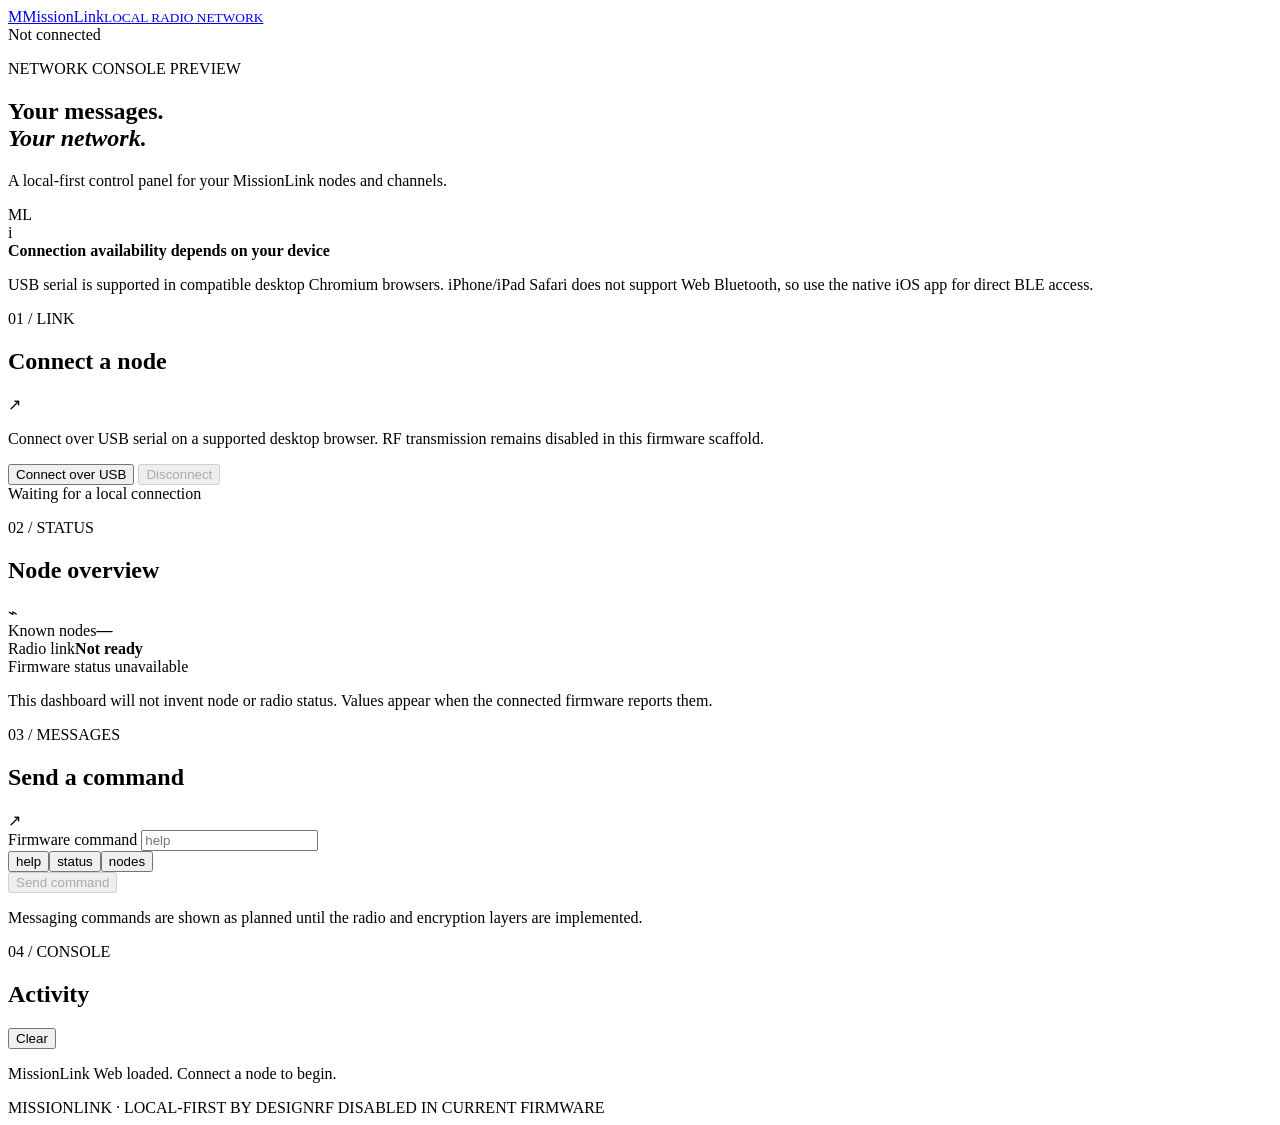
==== web/index.html @ fcf8baa5 "Add MissionLink responsive web app shell" ====
<!doctype html>
<html lang="en">
<head>
  <meta charset="utf-8">
  <meta name="viewport" content="width=device-width, initial-scale=1, viewport-fit=cover">
  <meta name="theme-color" content="#101820">
  <meta name="description" content="MissionLink local radio network dashboard">
  <link rel="manifest" href="./manifest.webmanifest">
  <link rel="icon" href="./icon.svg" type="image/svg+xml">
  <link rel="stylesheet" href="./styles.css">
  <title>MissionLink</title>
</head>
<body>
  <header class="topbar">
    <a class="brand" href="./" aria-label="MissionLink home"><span class="brand-mark">M</span><span>MissionLink<small>LOCAL RADIO NETWORK</small></span></a>
    <div class="header-status"><span class="status-dot"></span><span id="connection-label">Not connected</span></div>
  </header>
  <main class="shell">
    <section class="hero">
      <div><p class="eyebrow">NETWORK CONSOLE <span class="pill">PREVIEW</span></p><h1>Your messages.<br><em>Your network.</em></h1><p class="lede">A local-first control panel for your MissionLink nodes and channels.</p></div>
      <div class="hero-orbit" aria-hidden="true"><div class="orbit orbit-a"></div><div class="orbit orbit-b"></div><div class="orbit-core">ML</div><span class="orbit-node node-a"></span><span class="orbit-node node-b"></span><span class="orbit-node node-c"></span></div>
    </section>
    <section class="notice" id="browser-notice"><span class="notice-icon">i</span><div><strong>Connection availability depends on your device</strong><p>USB serial is supported in compatible desktop Chromium browsers. iPhone/iPad Safari does not support Web Bluetooth, so use the native iOS app for direct BLE access.</p></div></section>
    <section class="dashboard-grid">
      <article class="panel connection-panel">
        <div class="panel-heading"><div><p class="eyebrow">01 / LINK</p><h2>Connect a node</h2></div><span class="icon-chip">↗</span></div>
        <p class="muted">Connect over USB serial on a supported desktop browser. RF transmission remains disabled in this firmware scaffold.</p>
        <button id="connect-button" class="button button-primary">Connect over USB</button>
        <button id="disconnect-button" class="button button-quiet" disabled>Disconnect</button>
        <div id="transport-detail" class="transport-detail">Waiting for a local connection</div>
      </article>
      <article class="panel status-panel">
        <div class="panel-heading"><div><p class="eyebrow">02 / STATUS</p><h2>Node overview</h2></div><span class="icon-chip">⌁</span></div>
        <div class="metric-row"><div><span class="metric-label">Known nodes</span><strong id="node-count">—</strong></div><div><span class="metric-label">Radio link</span><strong class="metric-value">Not ready</strong></div></div>
        <div class="status-line"><span class="status-dot dim"></span><span id="firmware-status">Firmware status unavailable</span></div>
        <p class="small muted">This dashboard will not invent node or radio status. Values appear when the connected firmware reports them.</p>
      </article>
      <article class="panel messages-panel">
        <div class="panel-heading"><div><p class="eyebrow">03 / MESSAGES</p><h2>Send a command</h2></div><span class="icon-chip">↗</span></div>
        <label for="command">Firmware command</label>
        <input id="command" maxlength="256" autocomplete="off" spellcheck="false" placeholder="help">
        <div class="quick-commands"><button data-command="help">help</button><button data-command="status">status</button><button data-command="nodes">nodes</button></div>
        <button id="send-button" class="button button-primary" disabled>Send command</button>
        <p class="small muted">Messaging commands are shown as planned until the radio and encryption layers are implemented.</p>
      </article>
      <article class="panel log-panel">
        <div class="panel-heading"><div><p class="eyebrow">04 / CONSOLE</p><h2>Activity</h2></div><button id="clear-log" class="text-button">Clear</button></div>
        <div id="console-log" class="console-log" role="log" aria-live="polite"><p class="log-muted">MissionLink Web loaded. Connect a node to begin.</p></div>
      </article>
    </section>
    <footer><span>MISSIONLINK · LOCAL-FIRST BY DESIGN</span><span>RF DISABLED IN CURRENT FIRMWARE</span></footer>
  </main>
  <script src="./app.js" defer></script>
</body>
</html>
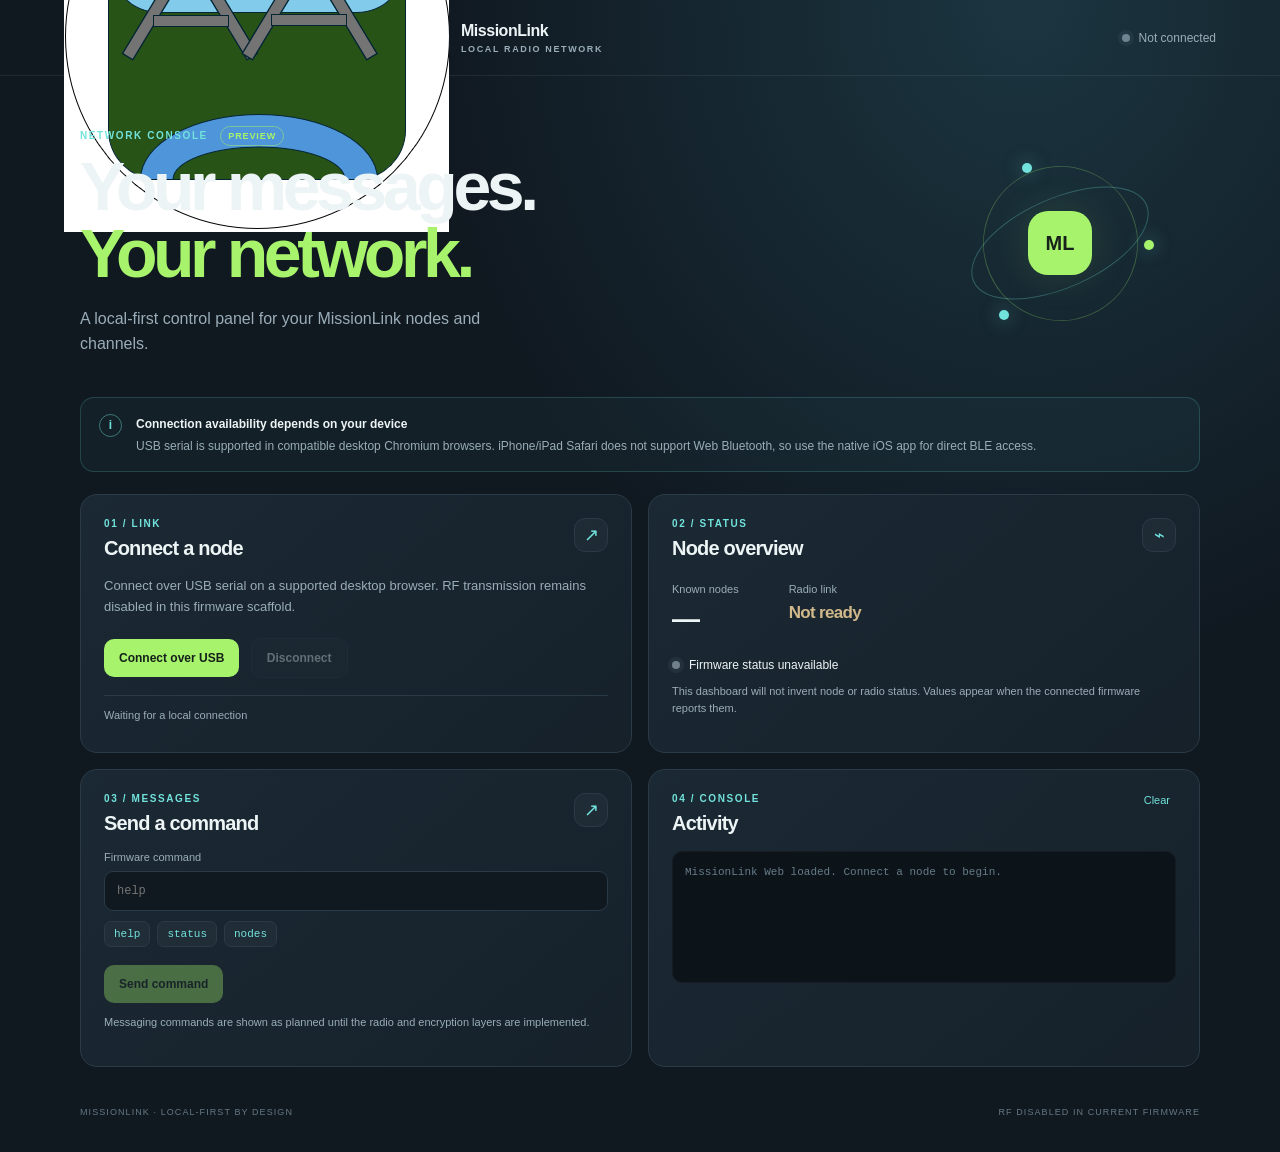
==== commit c100ce6c: "Use uploaded MissionLink logo in web app" ====
--- a/web/index.html
+++ b/web/index.html
@@ -6,13 +6,14 @@
   <meta name="theme-color" content="#101820">
   <meta name="description" content="MissionLink local radio network dashboard">
   <link rel="manifest" href="./manifest.webmanifest">
-  <link rel="icon" href="./icon.svg" type="image/svg+xml">
+  <link rel="icon" href="./assets/MissionLinkLogo.png" type="image/png">
+  <link rel="apple-touch-icon" href="./assets/MissionLinkLogo.png">
   <link rel="stylesheet" href="./styles.css">
   <title>MissionLink</title>
 </head>
 <body>
   <header class="topbar">
-    <a class="brand" href="./" aria-label="MissionLink home"><span class="brand-mark">M</span><span>MissionLink<small>LOCAL RADIO NETWORK</small></span></a>
+    <a class="brand" href="./" aria-label="MissionLink home"><img class="brand-logo" src="./assets/MissionLinkLogo.png" alt=""><span>MissionLink<small>LOCAL RADIO NETWORK</small></span></a>
     <div class="header-status"><span class="status-dot"></span><span id="connection-label">Not connected</span></div>
   </header>
   <main class="shell">
--- a/web/styles.css
+++ b/web/styles.css
@@ -0,0 +1 @@
+:root{color-scheme:dark;--bg:#101820;--panel:#18232d;--panel2:#1d2b36;--line:#2a3b47;--text:#edf4f5;--muted:#9aadb8;--accent:#a7f36b;--cyan:#72e3dc;--danger:#ffb7a8;font-family:Inter,-apple-system,BlinkMacSystemFont,"Segoe UI",sans-serif}*{box-sizing:border-box}body{margin:0;background:radial-gradient(ellipse at 80% 0%,#1b3540 0,transparent 42%),var(--bg);color:var(--text);min-height:100vh}.topbar{height:76px;padding:0 clamp(20px,5vw,72px);display:flex;align-items:center;justify-content:space-between;border-bottom:1px solid #ffffff12}.brand{display:flex;align-items:center;gap:12px;color:var(--text);text-decoration:none;font-weight:750;letter-spacing:-.03em}.brand small{display:block;font-size:9px;letter-spacing:.18em;color:var(--muted);font-weight:650;margin-top:4px}.brand-mark{width:38px;height:38px;display:grid;place-items:center;background:var(--accent);color:#14201a;border-radius:12px;font-size:21px;font-weight:900}.header-status{display:flex;align-items:center;gap:9px;color:var(--muted);font-size:12px}.status-dot{display:inline-block;width:8px;height:8px;border-radius:50%;background:#6e8490;box-shadow:0 0 0 4px #6e84901b}.status-dot.active{background:var(--accent);box-shadow:0 0 0 4px #a7f36b20}.shell{width:min(1120px,calc(100% - 40px));margin:0 auto}.hero{display:flex;justify-content:space-between;align-items:center;gap:32px;padding:54px 0 40px;min-height:270px}.eyebrow{font-size:10px;font-weight:800;letter-spacing:.16em;color:var(--cyan);margin:0 0 12px}.pill{font-size:9px;border:1px solid #a7f36b80;color:var(--accent);border-radius:99px;padding:4px 7px;margin-left:8px;letter-spacing:.1em}h1{font-size:clamp(42px,6vw,68px);line-height:.99;letter-spacing:-.065em;margin:0 0 18px}h1 em{font-style:normal;color:var(--accent)}.lede{color:var(--muted);max-width:460px;line-height:1.6;margin:0}.hero-orbit{width:200px;height:200px;flex:0 0 200px;position:relative;display:grid;place-items:center;margin-right:40px}.orbit{position:absolute;border:1px solid #72e3dc4a;border-radius:50%;transform:rotate(-24deg)}.orbit-a{width:190px;height:90px}.orbit-b{width:155px;height:155px;border-color:#a7f36b45}.orbit-core{display:grid;place-items:center;width:64px;height:64px;background:var(--accent);border-radius:20px;color:#16221a;font-size:20px;font-weight:900;box-shadow:0 0 40px #a7f36b22}.orbit-node{position:absolute;width:10px;height:10px;border-radius:50%;background:var(--cyan);box-shadow:0 0 18px #72e3dc80}.node-a{top:20px;left:62px}.node-b{right:6px;top:97px;background:var(--accent)}.node-c{bottom:23px;left:39px}.notice{display:flex;gap:14px;padding:16px 18px;background:#72e3dc0a;border:1px solid #72e3dc30;border-radius:14px;margin-bottom:22px}.notice-icon{display:grid;place-items:center;flex:0 0 23px;height:23px;border:1px solid #72e3dc70;color:var(--cyan);border-radius:50%;font-size:12px;font-weight:800}.notice strong{font-size:12px}.notice p{font-size:12px;line-height:1.5;color:var(--muted);margin:5px 0 0}.dashboard-grid{display:grid;grid-template-columns:1fr 1fr;gap:16px}.panel{background:linear-gradient(140deg,#1b2934,#16212a);border:1px solid var(--line);border-radius:17px;padding:23px;min-width:0}.panel-heading{display:flex;align-items:flex-start;justify-content:space-between;margin-bottom:16px}.panel-heading .eyebrow{margin-bottom:8px}.panel h2{font-size:20px;letter-spacing:-.04em;margin:0}.icon-chip{display:grid;place-items:center;width:34px;height:34px;border-radius:11px;background:#ffffff08;border:1px solid var(--line);color:var(--cyan);font-size:18px}.muted{color:var(--muted);font-size:13px;line-height:1.6}.button{border:0;border-radius:10px;padding:12px 15px;font:inherit;font-size:12px;font-weight:800;cursor:pointer;margin:8px 7px 0 0;transition:transform .15s,opacity .15s}.button:hover:not(:disabled){transform:translateY(-1px)}.button:disabled{opacity:.35;cursor:not-allowed}.button-primary{background:var(--accent);color:#14201a}.button-quiet{background:#ffffff08;border:1px solid var(--line);color:var(--text)}.transport-detail{margin-top:17px;padding-top:13px;border-top:1px solid var(--line);font-size:11px;color:var(--muted)}.metric-row{display:flex;gap:50px;margin:23px 0}.metric-label{display:block;color:var(--muted);font-size:11px;margin-bottom:8px}.metric-row strong{font-size:28px;letter-spacing:-.04em}.metric-row .metric-value{font-size:17px;color:#d2b98b}.status-line{display:flex;align-items:center;gap:9px;font-size:12px}.dim{background:#70818b}.small{font-size:11px}.messages-panel label{display:block;font-size:11px;color:var(--muted);margin-bottom:8px}.messages-panel input{width:100%;border:1px solid var(--line);background:#101820;color:var(--text);border-radius:9px;padding:12px;font:12px ui-monospace,SFMono-Regular,monospace;outline:none}.messages-panel input:focus{border-color:var(--cyan)}.quick-commands{display:flex;gap:7px;margin:10px 0}.quick-commands button{background:#ffffff08;border:1px solid var(--line);border-radius:7px;padding:6px 9px;color:var(--cyan);font:11px ui-monospace,monospace;cursor:pointer}.text-button{background:none;border:0;color:var(--cyan);font:inherit;font-size:11px;cursor:pointer}.console-log{height:132px;overflow:auto;background:#0c1319;border:1px solid #ffffff0a;border-radius:10px;padding:12px;font:11px/1.6 ui-monospace,SFMono-Regular,monospace;overflow-wrap:anywhere}.console-log p{margin:0 0 5px;color:#c7d7d9}.console-log .log-muted{color:#667c87}.log-time{color:#6f9298;margin-right:8px}footer{display:flex;justify-content:space-between;gap:16px;padding:28px 0 34px;margin-top:12px;color:#657985;font-size:9px;letter-spacing:.12em}@media(max-width:700px){.hero{padding:38px 0 30px}.hero-orbit{width:105px;height:105px;flex-basis:105px;margin-right:2px;transform:scale(.7)}.hero{gap:8px}.dashboard-grid{grid-template-columns:1fr}.panel{padding:19px}.metric-row{gap:35px}.notice{padding:14px}.topbar{height:66px}.brand-mark{width:34px;height:34px}.header-status{font-size:10px}}@media(max-width:420px){.hero-orbit{display:none}h1{font-size:48px}.shell{width:calc(100% - 28px)}footer{font-size:8px;flex-direction:column}}@media(prefers-reduced-motion:reduce){*{transition:none!important}}
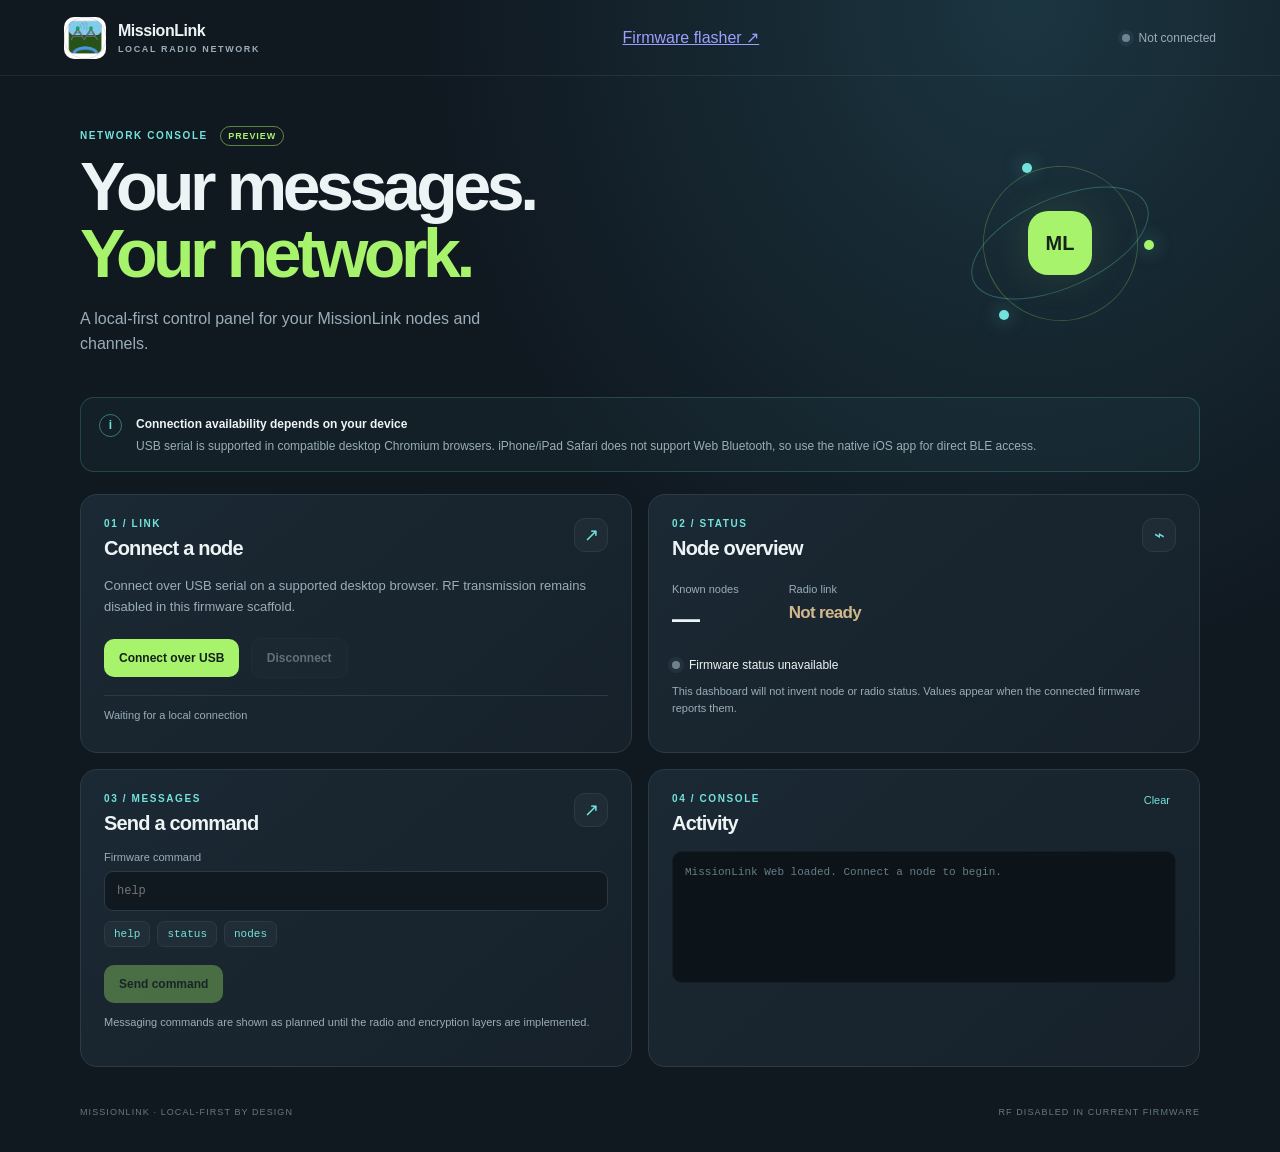
==== commit 17251c1c: "Link MissionLink web console to firmware flasher" ====
--- a/web/index.html
+++ b/web/index.html
@@ -14,7 +14,7 @@
 <body>
   <header class="topbar">
     <a class="brand" href="./" aria-label="MissionLink home"><img class="brand-logo" src="./assets/MissionLinkLogo.png" alt=""><span>MissionLink<small>LOCAL RADIO NETWORK</small></span></a>
-    <div class="header-status"><span class="status-dot"></span><span id="connection-label">Not connected</span></div>
+    <nav class="top-nav"><a href="./flasher.html">Firmware flasher ↗</a></nav><div class="header-status"><span class="status-dot"></span><span id="connection-label">Not connected</span></div>
   </header>
   <main class="shell">
     <section class="hero">
--- a/web/styles.css
+++ b/web/styles.css
@@ -1 +1 @@
-:root{color-scheme:dark;--bg:#101820;--panel:#18232d;--panel2:#1d2b36;--line:#2a3b47;--text:#edf4f5;--muted:#9aadb8;--accent:#a7f36b;--cyan:#72e3dc;--danger:#ffb7a8;font-family:Inter,-apple-system,BlinkMacSystemFont,"Segoe UI",sans-serif}*{box-sizing:border-box}body{margin:0;background:radial-gradient(ellipse at 80% 0%,#1b3540 0,transparent 42%),var(--bg);color:var(--text);min-height:100vh}.topbar{height:76px;padding:0 clamp(20px,5vw,72px);display:flex;align-items:center;justify-content:space-between;border-bottom:1px solid #ffffff12}.brand{display:flex;align-items:center;gap:12px;color:var(--text);text-decoration:none;font-weight:750;letter-spacing:-.03em}.brand small{display:block;font-size:9px;letter-spacing:.18em;color:var(--muted);font-weight:650;margin-top:4px}.brand-mark{width:38px;height:38px;display:grid;place-items:center;background:var(--accent);color:#14201a;border-radius:12px;font-size:21px;font-weight:900}.header-status{display:flex;align-items:center;gap:9px;color:var(--muted);font-size:12px}.status-dot{display:inline-block;width:8px;height:8px;border-radius:50%;background:#6e8490;box-shadow:0 0 0 4px #6e84901b}.status-dot.active{background:var(--accent);box-shadow:0 0 0 4px #a7f36b20}.shell{width:min(1120px,calc(100% - 40px));margin:0 auto}.hero{display:flex;justify-content:space-between;align-items:center;gap:32px;padding:54px 0 40px;min-height:270px}.eyebrow{font-size:10px;font-weight:800;letter-spacing:.16em;color:var(--cyan);margin:0 0 12px}.pill{font-size:9px;border:1px solid #a7f36b80;color:var(--accent);border-radius:99px;padding:4px 7px;margin-left:8px;letter-spacing:.1em}h1{font-size:clamp(42px,6vw,68px);line-height:.99;letter-spacing:-.065em;margin:0 0 18px}h1 em{font-style:normal;color:var(--accent)}.lede{color:var(--muted);max-width:460px;line-height:1.6;margin:0}.hero-orbit{width:200px;height:200px;flex:0 0 200px;position:relative;display:grid;place-items:center;margin-right:40px}.orbit{position:absolute;border:1px solid #72e3dc4a;border-radius:50%;transform:rotate(-24deg)}.orbit-a{width:190px;height:90px}.orbit-b{width:155px;height:155px;border-color:#a7f36b45}.orbit-core{display:grid;place-items:center;width:64px;height:64px;background:var(--accent);border-radius:20px;color:#16221a;font-size:20px;font-weight:900;box-shadow:0 0 40px #a7f36b22}.orbit-node{position:absolute;width:10px;height:10px;border-radius:50%;background:var(--cyan);box-shadow:0 0 18px #72e3dc80}.node-a{top:20px;left:62px}.node-b{right:6px;top:97px;background:var(--accent)}.node-c{bottom:23px;left:39px}.notice{display:flex;gap:14px;padding:16px 18px;background:#72e3dc0a;border:1px solid #72e3dc30;border-radius:14px;margin-bottom:22px}.notice-icon{display:grid;place-items:center;flex:0 0 23px;height:23px;border:1px solid #72e3dc70;color:var(--cyan);border-radius:50%;font-size:12px;font-weight:800}.notice strong{font-size:12px}.notice p{font-size:12px;line-height:1.5;color:var(--muted);margin:5px 0 0}.dashboard-grid{display:grid;grid-template-columns:1fr 1fr;gap:16px}.panel{background:linear-gradient(140deg,#1b2934,#16212a);border:1px solid var(--line);border-radius:17px;padding:23px;min-width:0}.panel-heading{display:flex;align-items:flex-start;justify-content:space-between;margin-bottom:16px}.panel-heading .eyebrow{margin-bottom:8px}.panel h2{font-size:20px;letter-spacing:-.04em;margin:0}.icon-chip{display:grid;place-items:center;width:34px;height:34px;border-radius:11px;background:#ffffff08;border:1px solid var(--line);color:var(--cyan);font-size:18px}.muted{color:var(--muted);font-size:13px;line-height:1.6}.button{border:0;border-radius:10px;padding:12px 15px;font:inherit;font-size:12px;font-weight:800;cursor:pointer;margin:8px 7px 0 0;transition:transform .15s,opacity .15s}.button:hover:not(:disabled){transform:translateY(-1px)}.button:disabled{opacity:.35;cursor:not-allowed}.button-primary{background:var(--accent);color:#14201a}.button-quiet{background:#ffffff08;border:1px solid var(--line);color:var(--text)}.transport-detail{margin-top:17px;padding-top:13px;border-top:1px solid var(--line);font-size:11px;color:var(--muted)}.metric-row{display:flex;gap:50px;margin:23px 0}.metric-label{display:block;color:var(--muted);font-size:11px;margin-bottom:8px}.metric-row strong{font-size:28px;letter-spacing:-.04em}.metric-row .metric-value{font-size:17px;color:#d2b98b}.status-line{display:flex;align-items:center;gap:9px;font-size:12px}.dim{background:#70818b}.small{font-size:11px}.messages-panel label{display:block;font-size:11px;color:var(--muted);margin-bottom:8px}.messages-panel input{width:100%;border:1px solid var(--line);background:#101820;color:var(--text);border-radius:9px;padding:12px;font:12px ui-monospace,SFMono-Regular,monospace;outline:none}.messages-panel input:focus{border-color:var(--cyan)}.quick-commands{display:flex;gap:7px;margin:10px 0}.quick-commands button{background:#ffffff08;border:1px solid var(--line);border-radius:7px;padding:6px 9px;color:var(--cyan);font:11px ui-monospace,monospace;cursor:pointer}.text-button{background:none;border:0;color:var(--cyan);font:inherit;font-size:11px;cursor:pointer}.console-log{height:132px;overflow:auto;background:#0c1319;border:1px solid #ffffff0a;border-radius:10px;padding:12px;font:11px/1.6 ui-monospace,SFMono-Regular,monospace;overflow-wrap:anywhere}.console-log p{margin:0 0 5px;color:#c7d7d9}.console-log .log-muted{color:#667c87}.log-time{color:#6f9298;margin-right:8px}footer{display:flex;justify-content:space-between;gap:16px;padding:28px 0 34px;margin-top:12px;color:#657985;font-size:9px;letter-spacing:.12em}@media(max-width:700px){.hero{padding:38px 0 30px}.hero-orbit{width:105px;height:105px;flex-basis:105px;margin-right:2px;transform:scale(.7)}.hero{gap:8px}.dashboard-grid{grid-template-columns:1fr}.panel{padding:19px}.metric-row{gap:35px}.notice{padding:14px}.topbar{height:66px}.brand-mark{width:34px;height:34px}.header-status{font-size:10px}}@media(max-width:420px){.hero-orbit{display:none}h1{font-size:48px}.shell{width:calc(100% - 28px)}footer{font-size:8px;flex-direction:column}}@media(prefers-reduced-motion:reduce){*{transition:none!important}}+:root{color-scheme:dark;--bg:#101820;--panel:#18232d;--panel2:#1d2b36;--line:#2a3b47;--text:#edf4f5;--muted:#9aadb8;--accent:#a7f36b;--cyan:#72e3dc;--danger:#ffb7a8;font-family:Inter,-apple-system,BlinkMacSystemFont,"Segoe UI",sans-serif}*{box-sizing:border-box}body{margin:0;background:radial-gradient(ellipse at 80% 0%,#1b3540 0,transparent 42%),var(--bg);color:var(--text);min-height:100vh}.topbar{height:76px;padding:0 clamp(20px,5vw,72px);display:flex;align-items:center;justify-content:space-between;border-bottom:1px solid #ffffff12}.brand{display:flex;align-items:center;gap:12px;color:var(--text);text-decoration:none;font-weight:750;letter-spacing:-.03em}.brand-logo{width:42px;height:42px;flex:0 0 42px;object-fit:contain;border-radius:10px}.brand small{display:block;font-size:9px;letter-spacing:.18em;color:var(--muted);font-weight:650;margin-top:4px}.brand-mark{width:38px;height:38px;display:grid;place-items:center;background:var(--accent);color:#14201a;border-radius:12px;font-size:21px;font-weight:900}.header-status{display:flex;align-items:center;gap:9px;color:var(--muted);font-size:12px}.status-dot{display:inline-block;width:8px;height:8px;border-radius:50%;background:#6e8490;box-shadow:0 0 0 4px #6e84901b}.status-dot.active{background:var(--accent);box-shadow:0 0 0 4px #a7f36b20}.shell{width:min(1120px,calc(100% - 40px));margin:0 auto}.hero{display:flex;justify-content:space-between;align-items:center;gap:32px;padding:54px 0 40px;min-height:270px}.eyebrow{font-size:10px;font-weight:800;letter-spacing:.16em;color:var(--cyan);margin:0 0 12px}.pill{font-size:9px;border:1px solid #a7f36b80;color:var(--accent);border-radius:99px;padding:4px 7px;margin-left:8px;letter-spacing:.1em}h1{font-size:clamp(42px,6vw,68px);line-height:.99;letter-spacing:-.065em;margin:0 0 18px}h1 em{font-style:normal;color:var(--accent)}.lede{color:var(--muted);max-width:460px;line-height:1.6;margin:0}.hero-orbit{width:200px;height:200px;flex:0 0 200px;position:relative;display:grid;place-items:center;margin-right:40px}.orbit{position:absolute;border:1px solid #72e3dc4a;border-radius:50%;transform:rotate(-24deg)}.orbit-a{width:190px;height:90px}.orbit-b{width:155px;height:155px;border-color:#a7f36b45}.orbit-core{display:grid;place-items:center;width:64px;height:64px;background:var(--accent);border-radius:20px;color:#16221a;font-size:20px;font-weight:900;box-shadow:0 0 40px #a7f36b22}.orbit-node{position:absolute;width:10px;height:10px;border-radius:50%;background:var(--cyan);box-shadow:0 0 18px #72e3dc80}.node-a{top:20px;left:62px}.node-b{right:6px;top:97px;background:var(--accent)}.node-c{bottom:23px;left:39px}.notice{display:flex;gap:14px;padding:16px 18px;background:#72e3dc0a;border:1px solid #72e3dc30;border-radius:14px;margin-bottom:22px}.notice-icon{display:grid;place-items:center;flex:0 0 23px;height:23px;border:1px solid #72e3dc70;color:var(--cyan);border-radius:50%;font-size:12px;font-weight:800}.notice strong{font-size:12px}.notice p{font-size:12px;line-height:1.5;color:var(--muted);margin:5px 0 0}.dashboard-grid{display:grid;grid-template-columns:1fr 1fr;gap:16px}.panel{background:linear-gradient(140deg,#1b2934,#16212a);border:1px solid var(--line);border-radius:17px;padding:23px;min-width:0}.panel-heading{display:flex;align-items:flex-start;justify-content:space-between;margin-bottom:16px}.panel-heading .eyebrow{margin-bottom:8px}.panel h2{font-size:20px;letter-spacing:-.04em;margin:0}.icon-chip{display:grid;place-items:center;width:34px;height:34px;border-radius:11px;background:#ffffff08;border:1px solid var(--line);color:var(--cyan);font-size:18px}.muted{color:var(--muted);font-size:13px;line-height:1.6}.button{border:0;border-radius:10px;padding:12px 15px;font:inherit;font-size:12px;font-weight:800;cursor:pointer;margin:8px 7px 0 0;transition:transform .15s,opacity .15s}.button:hover:not(:disabled){transform:translateY(-1px)}.button:disabled{opacity:.35;cursor:not-allowed}.button-primary{background:var(--accent);color:#14201a}.button-quiet{background:#ffffff08;border:1px solid var(--line);color:var(--text)}.transport-detail{margin-top:17px;padding-top:13px;border-top:1px solid var(--line);font-size:11px;color:var(--muted)}.metric-row{display:flex;gap:50px;margin:23px 0}.metric-label{display:block;color:var(--muted);font-size:11px;margin-bottom:8px}.metric-row strong{font-size:28px;letter-spacing:-.04em}.metric-row .metric-value{font-size:17px;color:#d2b98b}.status-line{display:flex;align-items:center;gap:9px;font-size:12px}.dim{background:#70818b}.small{font-size:11px}.messages-panel label{display:block;font-size:11px;color:var(--muted);margin-bottom:8px}.messages-panel input{width:100%;border:1px solid var(--line);background:#101820;color:var(--text);border-radius:9px;padding:12px;font:12px ui-monospace,SFMono-Regular,monospace;outline:none}.messages-panel input:focus{border-color:var(--cyan)}.quick-commands{display:flex;gap:7px;margin:10px 0}.quick-commands button{background:#ffffff08;border:1px solid var(--line);border-radius:7px;padding:6px 9px;color:var(--cyan);font:11px ui-monospace,monospace;cursor:pointer}.text-button{background:none;border:0;color:var(--cyan);font:inherit;font-size:11px;cursor:pointer}.console-log{height:132px;overflow:auto;background:#0c1319;border:1px solid #ffffff0a;border-radius:10px;padding:12px;font:11px/1.6 ui-monospace,SFMono-Regular,monospace;overflow-wrap:anywhere}.console-log p{margin:0 0 5px;color:#c7d7d9}.console-log .log-muted{color:#667c87}.log-time{color:#6f9298;margin-right:8px}footer{display:flex;justify-content:space-between;gap:16px;padding:28px 0 34px;margin-top:12px;color:#657985;font-size:9px;letter-spacing:.12em}@media(max-width:700px){.hero{padding:38px 0 30px}.hero-orbit{width:105px;height:105px;flex-basis:105px;margin-right:2px;transform:scale(.7)}.hero{gap:8px}.dashboard-grid{grid-template-columns:1fr}.panel{padding:19px}.metric-row{gap:35px}.notice{padding:14px}.topbar{height:66px}.brand-logo{width:36px;height:36px;flex-basis:36px}.header-status{font-size:10px}}@media(max-width:420px){.hero-orbit{display:none}h1{font-size:48px}.shell{width:calc(100% - 28px)}footer{font-size:8px;flex-direction:column}}@media(prefers-reduced-motion:reduce){*{transition:none!important}}
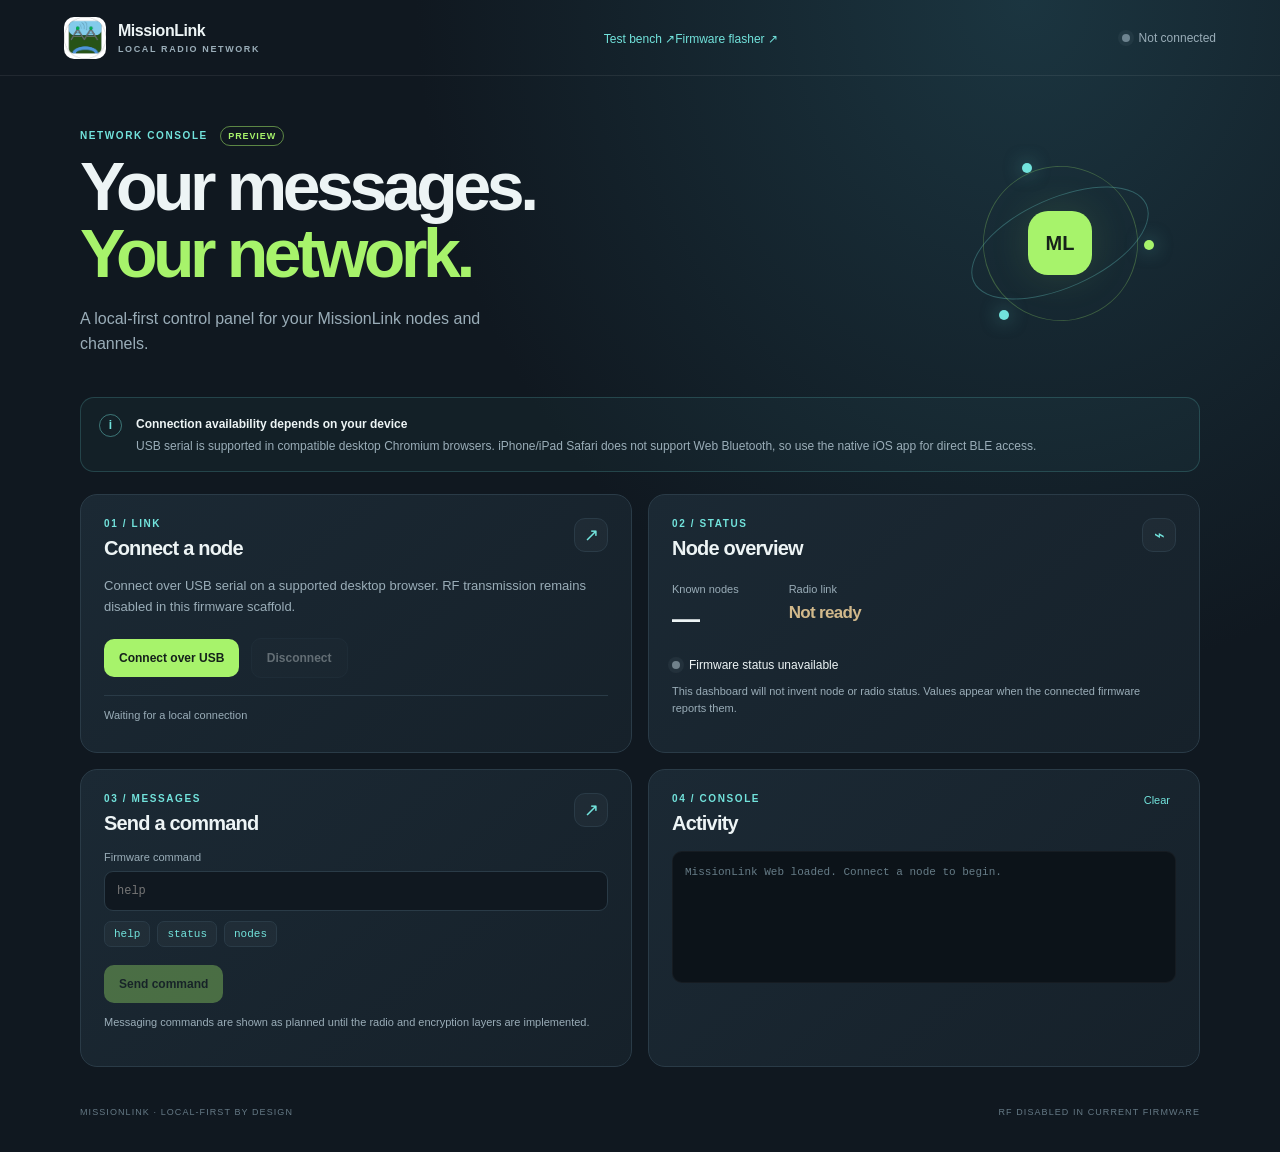
==== commit ef458411: "Link visual hardware test bench from MissionLink dashboard" ====
--- a/web/index.html
+++ b/web/index.html
@@ -14,7 +14,7 @@
 <body>
   <header class="topbar">
     <a class="brand" href="./" aria-label="MissionLink home"><img class="brand-logo" src="./assets/MissionLinkLogo.png" alt=""><span>MissionLink<small>LOCAL RADIO NETWORK</small></span></a>
-    <nav class="top-nav"><a href="./flasher.html">Firmware flasher ↗</a></nav><div class="header-status"><span class="status-dot"></span><span id="connection-label">Not connected</span></div>
+    <nav class="top-nav"><a href="./testbench.html">Test bench ↗</a><a href="./flasher.html">Firmware flasher ↗</a></nav><div class="header-status"><span class="status-dot"></span><span id="connection-label">Not connected</span></div>
   </header>
   <main class="shell">
     <section class="hero">
--- a/web/styles.css
+++ b/web/styles.css
@@ -1 +1,2 @@
-:root{color-scheme:dark;--bg:#101820;--panel:#18232d;--panel2:#1d2b36;--line:#2a3b47;--text:#edf4f5;--muted:#9aadb8;--accent:#a7f36b;--cyan:#72e3dc;--danger:#ffb7a8;font-family:Inter,-apple-system,BlinkMacSystemFont,"Segoe UI",sans-serif}*{box-sizing:border-box}body{margin:0;background:radial-gradient(ellipse at 80% 0%,#1b3540 0,transparent 42%),var(--bg);color:var(--text);min-height:100vh}.topbar{height:76px;padding:0 clamp(20px,5vw,72px);display:flex;align-items:center;justify-content:space-between;border-bottom:1px solid #ffffff12}.brand{display:flex;align-items:center;gap:12px;color:var(--text);text-decoration:none;font-weight:750;letter-spacing:-.03em}.brand-logo{width:42px;height:42px;flex:0 0 42px;object-fit:contain;border-radius:10px}.brand small{display:block;font-size:9px;letter-spacing:.18em;color:var(--muted);font-weight:650;margin-top:4px}.brand-mark{width:38px;height:38px;display:grid;place-items:center;background:var(--accent);color:#14201a;border-radius:12px;font-size:21px;font-weight:900}.header-status{display:flex;align-items:center;gap:9px;color:var(--muted);font-size:12px}.status-dot{display:inline-block;width:8px;height:8px;border-radius:50%;background:#6e8490;box-shadow:0 0 0 4px #6e84901b}.status-dot.active{background:var(--accent);box-shadow:0 0 0 4px #a7f36b20}.shell{width:min(1120px,calc(100% - 40px));margin:0 auto}.hero{display:flex;justify-content:space-between;align-items:center;gap:32px;padding:54px 0 40px;min-height:270px}.eyebrow{font-size:10px;font-weight:800;letter-spacing:.16em;color:var(--cyan);margin:0 0 12px}.pill{font-size:9px;border:1px solid #a7f36b80;color:var(--accent);border-radius:99px;padding:4px 7px;margin-left:8px;letter-spacing:.1em}h1{font-size:clamp(42px,6vw,68px);line-height:.99;letter-spacing:-.065em;margin:0 0 18px}h1 em{font-style:normal;color:var(--accent)}.lede{color:var(--muted);max-width:460px;line-height:1.6;margin:0}.hero-orbit{width:200px;height:200px;flex:0 0 200px;position:relative;display:grid;place-items:center;margin-right:40px}.orbit{position:absolute;border:1px solid #72e3dc4a;border-radius:50%;transform:rotate(-24deg)}.orbit-a{width:190px;height:90px}.orbit-b{width:155px;height:155px;border-color:#a7f36b45}.orbit-core{display:grid;place-items:center;width:64px;height:64px;background:var(--accent);border-radius:20px;color:#16221a;font-size:20px;font-weight:900;box-shadow:0 0 40px #a7f36b22}.orbit-node{position:absolute;width:10px;height:10px;border-radius:50%;background:var(--cyan);box-shadow:0 0 18px #72e3dc80}.node-a{top:20px;left:62px}.node-b{right:6px;top:97px;background:var(--accent)}.node-c{bottom:23px;left:39px}.notice{display:flex;gap:14px;padding:16px 18px;background:#72e3dc0a;border:1px solid #72e3dc30;border-radius:14px;margin-bottom:22px}.notice-icon{display:grid;place-items:center;flex:0 0 23px;height:23px;border:1px solid #72e3dc70;color:var(--cyan);border-radius:50%;font-size:12px;font-weight:800}.notice strong{font-size:12px}.notice p{font-size:12px;line-height:1.5;color:var(--muted);margin:5px 0 0}.dashboard-grid{display:grid;grid-template-columns:1fr 1fr;gap:16px}.panel{background:linear-gradient(140deg,#1b2934,#16212a);border:1px solid var(--line);border-radius:17px;padding:23px;min-width:0}.panel-heading{display:flex;align-items:flex-start;justify-content:space-between;margin-bottom:16px}.panel-heading .eyebrow{margin-bottom:8px}.panel h2{font-size:20px;letter-spacing:-.04em;margin:0}.icon-chip{display:grid;place-items:center;width:34px;height:34px;border-radius:11px;background:#ffffff08;border:1px solid var(--line);color:var(--cyan);font-size:18px}.muted{color:var(--muted);font-size:13px;line-height:1.6}.button{border:0;border-radius:10px;padding:12px 15px;font:inherit;font-size:12px;font-weight:800;cursor:pointer;margin:8px 7px 0 0;transition:transform .15s,opacity .15s}.button:hover:not(:disabled){transform:translateY(-1px)}.button:disabled{opacity:.35;cursor:not-allowed}.button-primary{background:var(--accent);color:#14201a}.button-quiet{background:#ffffff08;border:1px solid var(--line);color:var(--text)}.transport-detail{margin-top:17px;padding-top:13px;border-top:1px solid var(--line);font-size:11px;color:var(--muted)}.metric-row{display:flex;gap:50px;margin:23px 0}.metric-label{display:block;color:var(--muted);font-size:11px;margin-bottom:8px}.metric-row strong{font-size:28px;letter-spacing:-.04em}.metric-row .metric-value{font-size:17px;color:#d2b98b}.status-line{display:flex;align-items:center;gap:9px;font-size:12px}.dim{background:#70818b}.small{font-size:11px}.messages-panel label{display:block;font-size:11px;color:var(--muted);margin-bottom:8px}.messages-panel input{width:100%;border:1px solid var(--line);background:#101820;color:var(--text);border-radius:9px;padding:12px;font:12px ui-monospace,SFMono-Regular,monospace;outline:none}.messages-panel input:focus{border-color:var(--cyan)}.quick-commands{display:flex;gap:7px;margin:10px 0}.quick-commands button{background:#ffffff08;border:1px solid var(--line);border-radius:7px;padding:6px 9px;color:var(--cyan);font:11px ui-monospace,monospace;cursor:pointer}.text-button{background:none;border:0;color:var(--cyan);font:inherit;font-size:11px;cursor:pointer}.console-log{height:132px;overflow:auto;background:#0c1319;border:1px solid #ffffff0a;border-radius:10px;padding:12px;font:11px/1.6 ui-monospace,SFMono-Regular,monospace;overflow-wrap:anywhere}.console-log p{margin:0 0 5px;color:#c7d7d9}.console-log .log-muted{color:#667c87}.log-time{color:#6f9298;margin-right:8px}footer{display:flex;justify-content:space-between;gap:16px;padding:28px 0 34px;margin-top:12px;color:#657985;font-size:9px;letter-spacing:.12em}@media(max-width:700px){.hero{padding:38px 0 30px}.hero-orbit{width:105px;height:105px;flex-basis:105px;margin-right:2px;transform:scale(.7)}.hero{gap:8px}.dashboard-grid{grid-template-columns:1fr}.panel{padding:19px}.metric-row{gap:35px}.notice{padding:14px}.topbar{height:66px}.brand-logo{width:36px;height:36px;flex-basis:36px}.header-status{font-size:10px}}@media(max-width:420px){.hero-orbit{display:none}h1{font-size:48px}.shell{width:calc(100% - 28px)}footer{font-size:8px;flex-direction:column}}@media(prefers-reduced-motion:reduce){*{transition:none!important}}+:root{color-scheme:dark;--bg:#101820;--panel:#18232d;--panel2:#1d2b36;--line:#2a3b47;--text:#edf4f5;--muted:#9aadb8;--accent:#a7f36b;--cyan:#72e3dc;--danger:#ffb7a8;font-family:Inter,-apple-system,BlinkMacSystemFont,"Segoe UI",sans-serif}*{box-sizing:border-box}body{margin:0;background:radial-gradient(ellipse at 80% 0%,#1b3540 0,transparent 42%),var(--bg);color:var(--text);min-height:100vh}.topbar{height:76px;padding:0 clamp(20px,5vw,72px);display:flex;align-items:center;justify-content:space-between;border-bottom:1px solid #ffffff12}.brand{display:flex;align-items:center;gap:12px;color:var(--text);text-decoration:none;font-weight:750;letter-spacing:-.03em}.brand-logo{width:42px;height:42px;flex:0 0 42px;object-fit:contain;border-radius:10px}.brand small{display:block;font-size:9px;letter-spacing:.18em;color:var(--muted);font-weight:650;margin-top:4px}.brand-mark{width:38px;height:38px;display:grid;place-items:center;background:var(--accent);color:#14201a;border-radius:12px;font-size:21px;font-weight:900}.header-status{display:flex;align-items:center;gap:9px;color:var(--muted);font-size:12px}.status-dot{display:inline-block;width:8px;height:8px;border-radius:50%;background:#6e8490;box-shadow:0 0 0 4px #6e84901b}.status-dot.active{background:var(--accent);box-shadow:0 0 0 4px #a7f36b20}.shell{width:min(1120px,calc(100% - 40px));margin:0 auto}.hero{display:flex;justify-content:space-between;align-items:center;gap:32px;padding:54px 0 40px;min-height:270px}.eyebrow{font-size:10px;font-weight:800;letter-spacing:.16em;color:var(--cyan);margin:0 0 12px}.pill{font-size:9px;border:1px solid #a7f36b80;color:var(--accent);border-radius:99px;padding:4px 7px;margin-left:8px;letter-spacing:.1em}h1{font-size:clamp(42px,6vw,68px);line-height:.99;letter-spacing:-.065em;margin:0 0 18px}h1 em{font-style:normal;color:var(--accent)}.lede{color:var(--muted);max-width:460px;line-height:1.6;margin:0}.hero-orbit{width:200px;height:200px;flex:0 0 200px;position:relative;display:grid;place-items:center;margin-right:40px}.orbit{position:absolute;border:1px solid #72e3dc4a;border-radius:50%;transform:rotate(-24deg)}.orbit-a{width:190px;height:90px}.orbit-b{width:155px;height:155px;border-color:#a7f36b45}.orbit-core{display:grid;place-items:center;width:64px;height:64px;background:var(--accent);border-radius:20px;color:#16221a;font-size:20px;font-weight:900;box-shadow:0 0 40px #a7f36b22}.orbit-node{position:absolute;width:10px;height:10px;border-radius:50%;background:var(--cyan);box-shadow:0 0 18px #72e3dc80}.node-a{top:20px;left:62px}.node-b{right:6px;top:97px;background:var(--accent)}.node-c{bottom:23px;left:39px}.notice{display:flex;gap:14px;padding:16px 18px;background:#72e3dc0a;border:1px solid #72e3dc30;border-radius:14px;margin-bottom:22px}.notice-icon{display:grid;place-items:center;flex:0 0 23px;height:23px;border:1px solid #72e3dc70;color:var(--cyan);border-radius:50%;font-size:12px;font-weight:800}.notice strong{font-size:12px}.notice p{font-size:12px;line-height:1.5;color:var(--muted);margin:5px 0 0}.dashboard-grid{display:grid;grid-template-columns:1fr 1fr;gap:16px}.panel{background:linear-gradient(140deg,#1b2934,#16212a);border:1px solid var(--line);border-radius:17px;padding:23px;min-width:0}.panel-heading{display:flex;align-items:flex-start;justify-content:space-between;margin-bottom:16px}.panel-heading .eyebrow{margin-bottom:8px}.panel h2{font-size:20px;letter-spacing:-.04em;margin:0}.icon-chip{display:grid;place-items:center;width:34px;height:34px;border-radius:11px;background:#ffffff08;border:1px solid var(--line);color:var(--cyan);font-size:18px}.muted{color:var(--muted);font-size:13px;line-height:1.6}.button{border:0;border-radius:10px;padding:12px 15px;font:inherit;font-size:12px;font-weight:800;cursor:pointer;margin:8px 7px 0 0;transition:transform .15s,opacity .15s}.button:hover:not(:disabled){transform:translateY(-1px)}.button:disabled{opacity:.35;cursor:not-allowed}.button-primary{background:var(--accent);color:#14201a}.button-quiet{background:#ffffff08;border:1px solid var(--line);color:var(--text)}.transport-detail{margin-top:17px;padding-top:13px;border-top:1px solid var(--line);font-size:11px;color:var(--muted)}.metric-row{display:flex;gap:50px;margin:23px 0}.metric-label{display:block;color:var(--muted);font-size:11px;margin-bottom:8px}.metric-row strong{font-size:28px;letter-spacing:-.04em}.metric-row .metric-value{font-size:17px;color:#d2b98b}.status-line{display:flex;align-items:center;gap:9px;font-size:12px}.dim{background:#70818b}.small{font-size:11px}.messages-panel label{display:block;font-size:11px;color:var(--muted);margin-bottom:8px}.messages-panel input{width:100%;border:1px solid var(--line);background:#101820;color:var(--text);border-radius:9px;padding:12px;font:12px ui-monospace,SFMono-Regular,monospace;outline:none}.messages-panel input:focus{border-color:var(--cyan)}.quick-commands{display:flex;gap:7px;margin:10px 0}.quick-commands button{background:#ffffff08;border:1px solid var(--line);border-radius:7px;padding:6px 9px;color:var(--cyan);font:11px ui-monospace,monospace;cursor:pointer}.text-button{background:none;border:0;color:var(--cyan);font:inherit;font-size:11px;cursor:pointer}.console-log{height:132px;overflow:auto;background:#0c1319;border:1px solid #ffffff0a;border-radius:10px;padding:12px;font:11px/1.6 ui-monospace,SFMono-Regular,monospace;overflow-wrap:anywhere}.console-log p{margin:0 0 5px;color:#c7d7d9}.console-log .log-muted{color:#667c87}.log-time{color:#6f9298;margin-right:8px}footer{display:flex;justify-content:space-between;gap:16px;padding:28px 0 34px;margin-top:12px;color:#657985;font-size:9px;letter-spacing:.12em}@media(max-width:700px){.hero{padding:38px 0 30px}.hero-orbit{width:105px;height:105px;flex-basis:105px;margin-right:2px;transform:scale(.7)}.hero{gap:8px}.dashboard-grid{grid-template-columns:1fr}.panel{padding:19px}.metric-row{gap:35px}.notice{padding:14px}.topbar{height:66px}.brand-logo{width:36px;height:36px;flex-basis:36px}.header-status{font-size:10px}}@media(max-width:420px){.hero-orbit{display:none}h1{font-size:48px}.shell{width:calc(100% - 28px)}footer{font-size:8px;flex-direction:column}}@media(prefers-reduced-motion:reduce){*{transition:none!important}}
+.top-nav a{color:var(--cyan);font-size:12px;text-decoration:none}.top-nav a:hover{text-decoration:underline}@media(max-width:560px){.top-nav a{font-size:10px}.topbar{gap:10px}.header-status{font-size:10px}}
